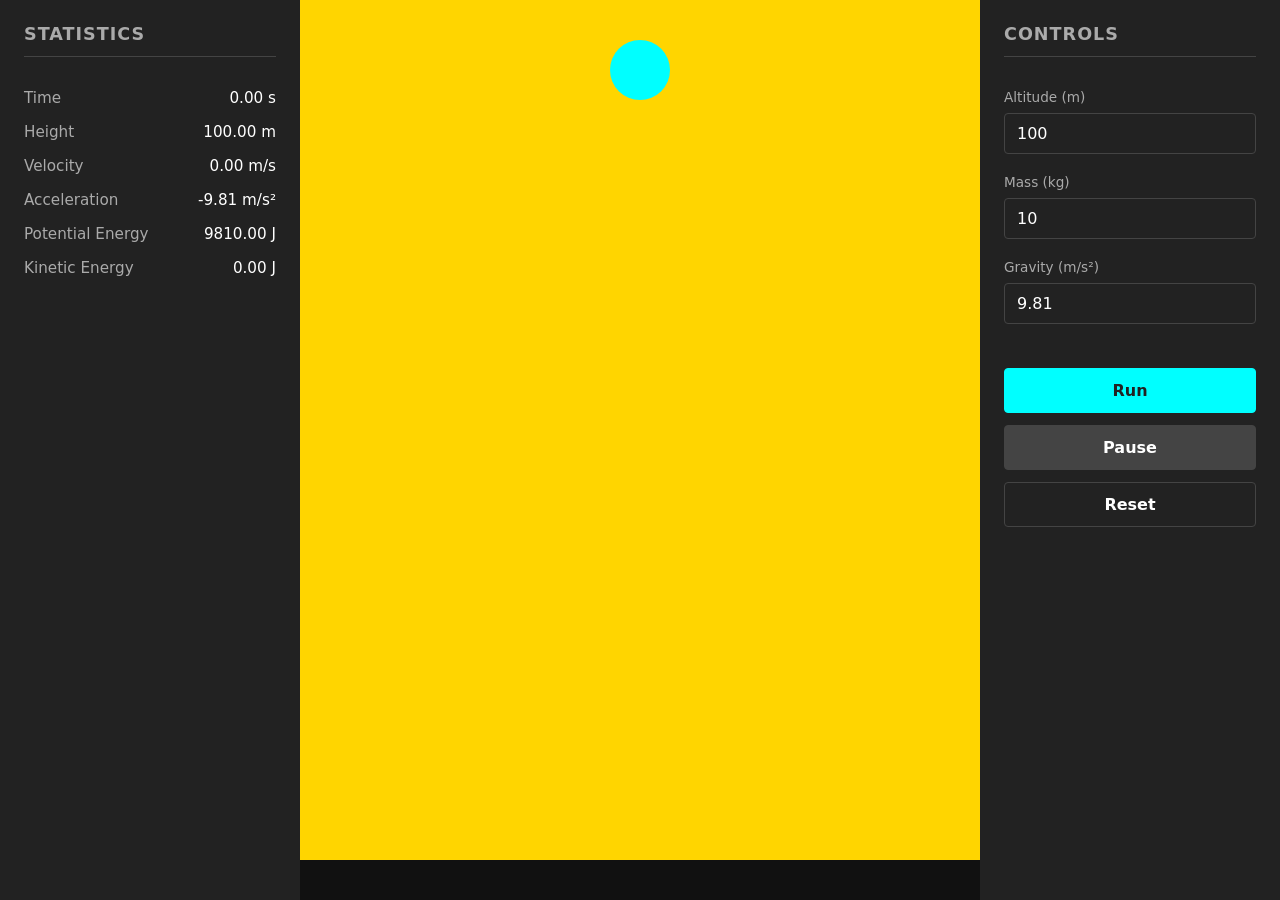
==== gravsim.html @ 02a3806e "Made the basic framework for the gravity simulator" ====
<!-- gravsim.html -->
<!DOCTYPE html>
<html lang="en">
<head>
    <meta charset="UTF-8">
    <meta name="viewport" content="width=device-width, initial-scale=1.0">
    <title>HexaSimulators – Gravitation</title>
    <link rel="stylesheet" href="gravsim.css">
</head>
<body>
    <div class="app-container">
        <aside class="sidebar left-sidebar">
            <h2>Statistics</h2>
            <div class="stat-group">
                <span class="stat-label">Time</span>
                <span class="stat-value" id="stat-time">0.00 s</span>
            </div>
            <div class="stat-group">
                <span class="stat-label">Height</span>
                <span class="stat-value" id="stat-height">0.00 m</span>
            </div>
            <div class="stat-group">
                <span class="stat-label">Velocity</span>
                <span class="stat-value" id="stat-velocity">0.00 m/s</span>
            </div>
            <div class="stat-group">
                <span class="stat-label">Acceleration</span>
                <span class="stat-value" id="stat-acceleration">0.00 m/s²</span>
            </div>
            <div class="stat-group">
                <span class="stat-label">Potential Energy</span>
                <span class="stat-value" id="stat-pe">0.00 J</span>
            </div>
            <div class="stat-group">
                <span class="stat-label">Kinetic Energy</span>
                <span class="stat-value" id="stat-ke">0.00 J</span>
            </div>
        </aside>

        <main class="sim-container">
            <div class="canvas-area">
                <div id="sim-object" class="sim-object"></div>
                <div class="ground-plane"></div>
            </div>
        </main>

        <aside class="sidebar right-sidebar">
            <h2>Controls</h2>
            <div class="input-group">
                <label for="input-altitude">Altitude (m)</label>
                <input type="number" id="input-altitude" value="100" step="1">
            </div>
            <div class="input-group">
                <label for="input-mass">Mass (kg)</label>
                <input type="number" id="input-mass" value="10" step="0.1">
            </div>
            <div class="input-group">
                <label for="input-gravity">Gravity (m/s²)</label>
                <input type="number" id="input-gravity" value="9.81" step="0.01">
            </div>
            <div class="button-group">
                <button id="btn-run" class="btn primary">Run</button>
                <button id="btn-pause" class="btn secondary">Pause</button>
                <button id="btn-reset" class="btn outline">Reset</button>
            </div>
        </aside>
    </div>
    <script src="gravsim.js"></script>
</body>
</html>
---- gravsim.css ----
/* gravsim.css */
:root {
    --color-bg-sidebar: #222222;
    --color-bg-canvas: #FFD500;
    --color-ground: #111111;
    --color-object: #00FFFF;
    --color-text-main: #FFFFFF;
    --color-text-muted: #AAAAAA;
    --color-border: #444444;
    --color-accent: #00FFFF;
    --font-family: system-ui, -apple-system, BlinkMacSystemFont, "Segoe UI", Roboto, sans-serif;
}

* {
    box-sizing: border-box;
    margin: 0;
    padding: 0;
}

body, html {
    width: 100%;
    height: 100%;
    font-family: var(--font-family);
    background-color: var(--color-bg-canvas);
    color: var(--color-text-main);
    overflow: hidden;
}

.app-container {
    display: flex;
    width: 100vw;
    height: 100vh;
}

.sidebar {
    width: 300px;
    background-color: var(--color-bg-sidebar);
    display: flex;
    flex-direction: column;
    padding: 24px;
    z-index: 10;
}

h2 {
    font-size: 1.1rem;
    font-weight: 600;
    text-transform: uppercase;
    letter-spacing: 1px;
    color: var(--color-text-muted);
    margin-bottom: 32px;
    border-bottom: 1px solid var(--color-border);
    padding-bottom: 12px;
}

.stat-group {
    display: flex;
    justify-content: space-between;
    align-items: center;
    margin-bottom: 16px;
    font-size: 0.95rem;
}

.stat-label {
    color: var(--color-text-muted);
}

.stat-value {
    font-weight: 500;
    font-variant-numeric: tabular-nums;
}

.sim-container {
    flex-grow: 1;
    position: relative;
    display: flex;
    flex-direction: column;
}

.canvas-area {
    position: absolute;
    top: 0;
    left: 0;
    width: 100%;
    height: 100%;
}

.ground-plane {
    position: absolute;
    bottom: 0;
    left: 0;
    width: 100%;
    height: 40px;
    background-color: var(--color-ground);
}

.sim-object {
    position: absolute;
    bottom: 200px;
    left: 50%;
    transform: translateX(-50%);
    width: 60px;
    height: 60px;
    background-color: var(--color-object);
    border-radius: 50%;
}

.input-group {
    display: flex;
    flex-direction: column;
    margin-bottom: 20px;
}

.input-group label {
    font-size: 0.85rem;
    color: var(--color-text-muted);
    margin-bottom: 8px;
}

.input-group input {
    background-color: transparent;
    border: 1px solid var(--color-border);
    border-radius: 4px;
    color: var(--color-text-main);
    padding: 10px 12px;
    font-size: 1rem;
    font-family: var(--font-family);
    transition: border-color 0.2s;
}

.input-group input:focus {
    outline: none;
    border-color: var(--color-accent);
}

.button-group {
    display: flex;
    flex-direction: column;
    gap: 12px;
    margin-top: 24px;
}

.btn {
    padding: 12px;
    border-radius: 4px;
    font-size: 1rem;
    font-weight: 600;
    cursor: pointer;
    text-align: center;
    transition: background-color 0.2s, color 0.2s, border-color 0.2s;
    font-family: var(--font-family);
}

.btn.primary {
    background-color: var(--color-accent);
    color: var(--color-bg-sidebar);
    border: 1px solid var(--color-accent);
}

.btn.primary:hover {
    background-color: #33FFFF;
    border-color: #33FFFF;
}

.btn.secondary {
    background-color: #444444;
    color: var(--color-text-main);
    border: 1px solid #444444;
}

.btn.secondary:hover {
    background-color: #555555;
    border-color: #555555;
}

.btn.outline {
    background-color: transparent;
    color: var(--color-text-main);
    border: 1px solid var(--color-border);
}

.btn.outline:hover {
    border-color: var(--color-text-muted);
    background-color: rgba(255, 255, 255, 0.05);
}
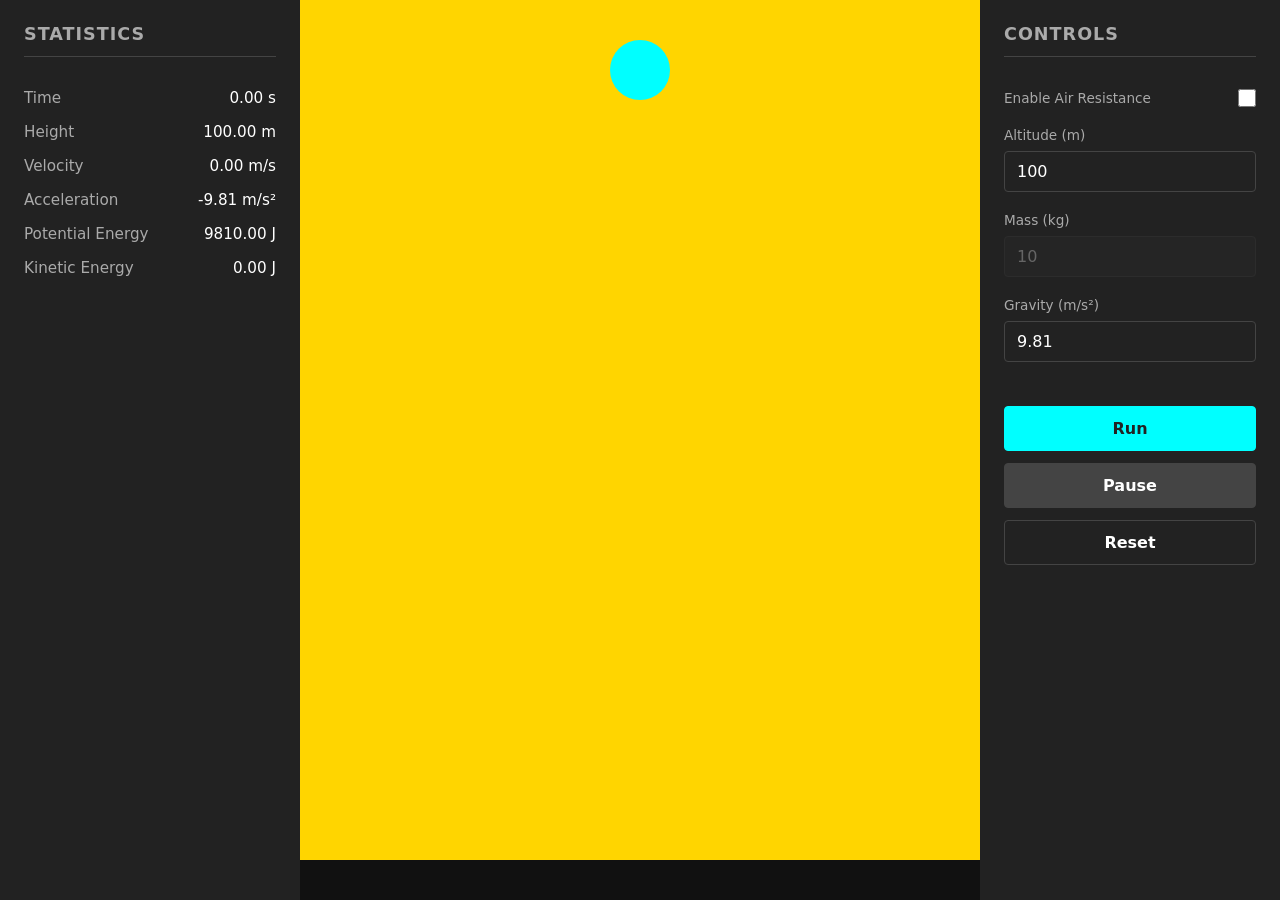
==== commit 92d1c726: "Added AirResistance" ====
--- a/gravsim.html
+++ b/gravsim.html
@@ -46,13 +46,17 @@
 
         <aside class="sidebar right-sidebar">
             <h2>Controls</h2>
+            <div class="input-group checkbox-group">
+                <label for="input-drag">Enable Air Resistance</label>
+                <input type="checkbox" id="input-drag">
+            </div>
             <div class="input-group">
                 <label for="input-altitude">Altitude (m)</label>
                 <input type="number" id="input-altitude" value="100" step="1">
             </div>
             <div class="input-group">
                 <label for="input-mass">Mass (kg)</label>
-                <input type="number" id="input-mass" value="10" step="0.1">
+                <input type="number" id="input-mass" value="10" step="0.1" disabled>
             </div>
             <div class="input-group">
                 <label for="input-gravity">Gravity (m/s²)</label>
--- a/gravsim.css
+++ b/gravsim.css
@@ -116,7 +116,7 @@
     margin-bottom: 8px;
 }
 
-.input-group input {
+.input-group input[type="number"] {
     background-color: transparent;
     border: 1px solid var(--color-border);
     border-radius: 4px;
@@ -124,12 +124,35 @@
     padding: 10px 12px;
     font-size: 1rem;
     font-family: var(--font-family);
-    transition: border-color 0.2s;
-}
-
-.input-group input:focus {
+    transition: border-color 0.2s, opacity 0.2s;
+}
+
+.input-group input[type="number"]:focus {
     outline: none;
     border-color: var(--color-accent);
+}
+
+.input-group input[type="number"]:disabled {
+    opacity: 0.3;
+    cursor: not-allowed;
+    background-color: rgba(255, 255, 255, 0.05);
+}
+
+.checkbox-group {
+    flex-direction: row;
+    align-items: center;
+    justify-content: space-between;
+}
+
+.checkbox-group label {
+    margin-bottom: 0;
+}
+
+.checkbox-group input[type="checkbox"] {
+    width: 18px;
+    height: 18px;
+    cursor: pointer;
+    accent-color: var(--color-accent);
 }
 
 .button-group {
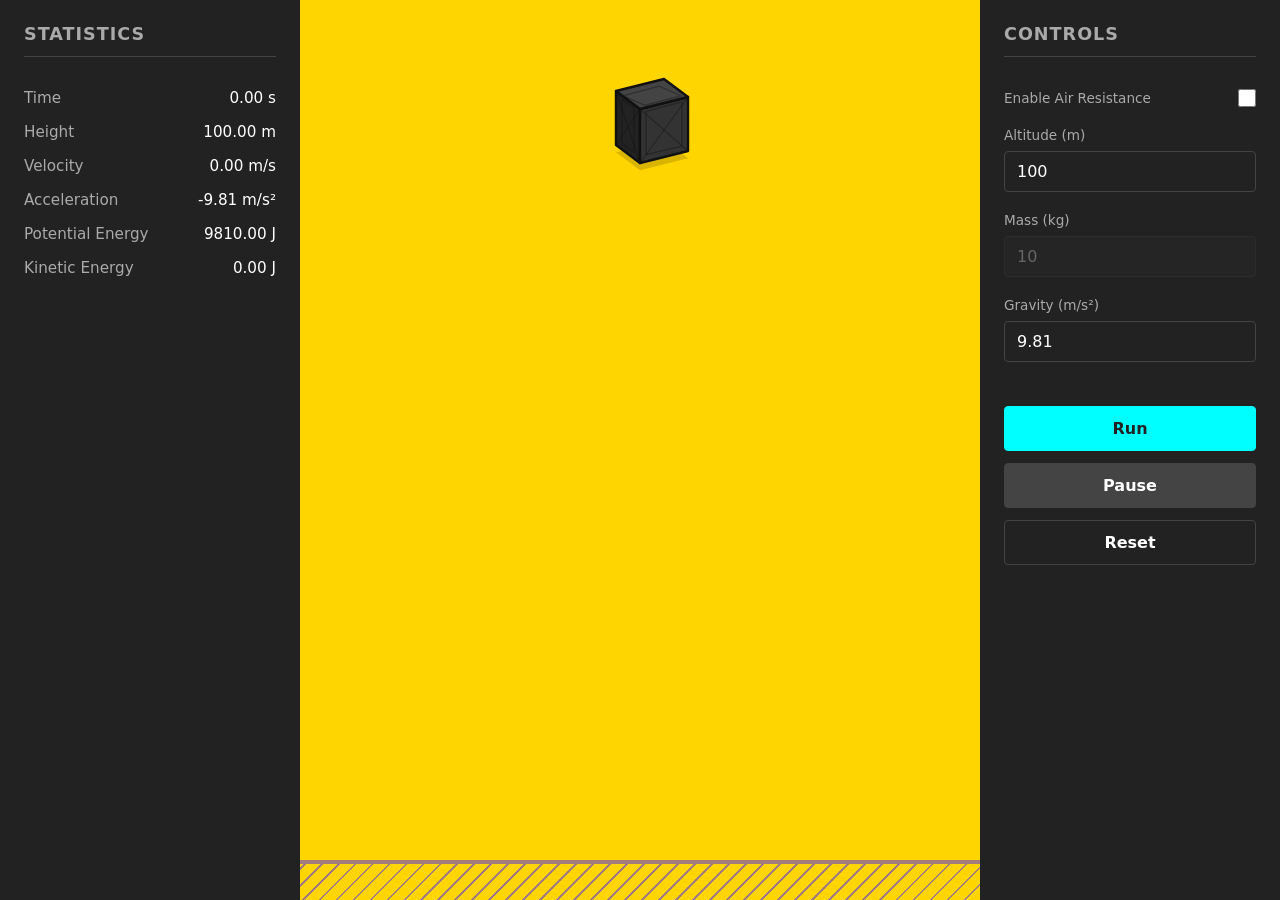
==== commit 16f4ae00: "Improved ui and added vector art" ====
--- a/gravsim.html
+++ b/gravsim.html
@@ -39,7 +39,27 @@
 
         <main class="sim-container">
             <div class="canvas-area">
-                <div id="sim-object" class="sim-object"></div>
+                <div id="sim-object" class="sim-object">
+                    <svg viewBox="0 0 100 100" width="100%" height="100%">
+                        <polygon points="70,65 90,80 50,90 30,75" transform="translate(0, 6)" fill="rgba(0,0,0,0.15)" stroke="none" />
+                        
+                        <g stroke="#111111" stroke-linejoin="round">
+                            <polygon points="30,30 50,45 50,90 30,75" fill="#222222" stroke-width="2" />
+                            <polygon points="50,45 90,35 90,80 50,90" fill="#333333" stroke-width="2" />
+                            <polygon points="70,20 90,35 50,45 30,30" fill="#444444" stroke-width="2" />
+
+                            <line x1="30" y1="30" x2="50" y2="90" stroke-width="1" opacity="0.4" />
+                            <line x1="50" y1="45" x2="30" y2="75" stroke-width="1" opacity="0.4" />
+                            <polygon points="35,37 45,44 45,81 35,74" fill="none" stroke-width="1" opacity="0.4" />
+
+                            <line x1="50" y1="45" x2="90" y2="80" stroke-width="1" opacity="0.4" />
+                            <line x1="90" y1="35" x2="50" y2="90" stroke-width="1" opacity="0.4" />
+                            <polygon points="55,47 85,39 85,76 55,83" fill="none" stroke-width="1" opacity="0.4" />
+                            
+                            <polygon points="66,26 84,34 54,42 36,34" fill="none" stroke-width="1" opacity="0.4" />
+                        </g>
+                    </svg>
+                </div>
                 <div class="ground-plane"></div>
             </div>
         </main>
--- a/gravsim.css
+++ b/gravsim.css
@@ -2,13 +2,13 @@
 :root {
     --color-bg-sidebar: #222222;
     --color-bg-canvas: #FFD500;
-    --color-ground: #111111;
-    --color-object: #00FFFF;
+    --color-ground: #a37c7c;
     --color-text-main: #FFFFFF;
     --color-text-muted: #AAAAAA;
     --color-border: #444444;
     --color-accent: #00FFFF;
     --font-family: system-ui, -apple-system, BlinkMacSystemFont, "Segoe UI", Roboto, sans-serif;
+    --scale-factor: 1;
 }
 
 * {
@@ -89,19 +89,28 @@
     bottom: 0;
     left: 0;
     width: 100%;
-    height: 40px;
-    background-color: var(--color-ground);
+    background-color: transparent;
+    border-top: calc(4px * var(--scale-factor)) solid var(--color-ground);
+    background-image: repeating-linear-gradient(
+        -45deg,
+        transparent,
+        transparent calc(10px * var(--scale-factor)),
+        var(--color-ground) calc(10px * var(--scale-factor)),
+        var(--color-ground) calc(12px * var(--scale-factor))
+    );
 }
 
 .sim-object {
     position: absolute;
-    bottom: 200px;
     left: 50%;
-    transform: translateX(-50%);
-    width: 60px;
-    height: 60px;
-    background-color: var(--color-object);
-    border-radius: 50%;
+    width: 120px;
+    height: 120px;
+    display: flex;
+    align-items: center;
+    justify-content: center;
+    transform: translateX(-50%) scale(var(--scale-factor));
+    transform-origin: bottom center;
+    margin-bottom: calc(-15px * var(--scale-factor)); 
 }
 
 .input-group {
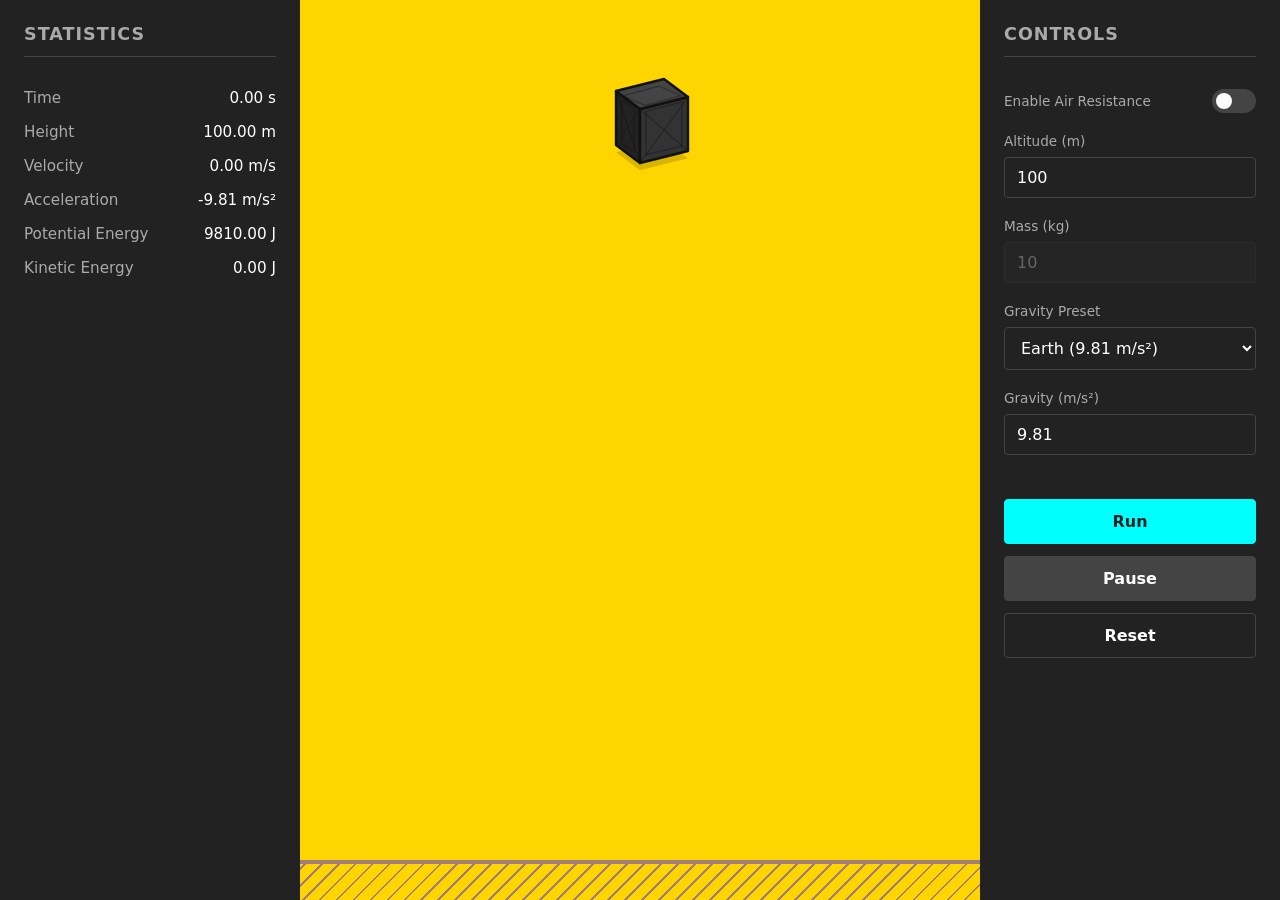
==== commit 68cf30b2: "Added Design Responsiveness and Gravity Presets" ====
--- a/gravsim.html
+++ b/gravsim.html
@@ -66,9 +66,12 @@
 
         <aside class="sidebar right-sidebar">
             <h2>Controls</h2>
-            <div class="input-group checkbox-group">
-                <label for="input-drag">Enable Air Resistance</label>
-                <input type="checkbox" id="input-drag">
+            <div class="input-group toggle-group">
+                <span class="toggle-label">Enable Air Resistance</span>
+                <label class="toggle-switch" for="input-drag">
+                    <input type="checkbox" id="input-drag">
+                    <span class="slider"></span>
+                </label>
             </div>
             <div class="input-group">
                 <label for="input-altitude">Altitude (m)</label>
@@ -77,6 +80,22 @@
             <div class="input-group">
                 <label for="input-mass">Mass (kg)</label>
                 <input type="number" id="input-mass" value="10" step="0.1" disabled>
+            </div>
+            <div class="input-group">
+                <label for="input-preset">Gravity Preset</label>
+                <select id="input-preset">
+                    <option value="274">Sun (274.00 m/s²)</option>
+                    <option value="3.7">Mercury (3.70 m/s²)</option>
+                    <option value="8.87">Venus (8.87 m/s²)</option>
+                    <option value="9.81" selected>Earth (9.81 m/s²)</option>
+                    <option value="1.62">Moon (1.62 m/s²)</option>
+                    <option value="3.71">Mars (3.71 m/s²)</option>
+                    <option value="24.79">Jupiter (24.79 m/s²)</option>
+                    <option value="10.44">Saturn (10.44 m/s²)</option>
+                    <option value="8.69">Uranus (8.69 m/s²)</option>
+                    <option value="11.15">Neptune (11.15 m/s²)</option>
+                    <option value="custom">Custom</option>
+                </select>
             </div>
             <div class="input-group">
                 <label for="input-gravity">Gravity (m/s²)</label>
@@ -91,4 +110,4 @@
     </div>
     <script src="gravsim.js"></script>
 </body>
-</html>+</html>
--- a/gravsim.css
+++ b/gravsim.css
@@ -23,7 +23,7 @@
     font-family: var(--font-family);
     background-color: var(--color-bg-canvas);
     color: var(--color-text-main);
-    overflow: hidden;
+    overflow: hidden; /* Changed for mobile below */
 }
 
 .app-container {
@@ -39,6 +39,7 @@
     flex-direction: column;
     padding: 24px;
     z-index: 10;
+    flex-shrink: 0;
 }
 
 h2 {
@@ -119,13 +120,15 @@
     margin-bottom: 20px;
 }
 
-.input-group label {
+.input-group label,
+.input-group .toggle-label {
     font-size: 0.85rem;
     color: var(--color-text-muted);
     margin-bottom: 8px;
 }
 
-.input-group input[type="number"] {
+.input-group input[type="number"],
+.input-group select {
     background-color: transparent;
     border: 1px solid var(--color-border);
     border-radius: 4px;
@@ -136,7 +139,8 @@
     transition: border-color 0.2s, opacity 0.2s;
 }
 
-.input-group input[type="number"]:focus {
+.input-group input[type="number"]:focus,
+.input-group select:focus {
     outline: none;
     border-color: var(--color-accent);
 }
@@ -147,21 +151,67 @@
     background-color: rgba(255, 255, 255, 0.05);
 }
 
-.checkbox-group {
+.input-group select option {
+    background-color: var(--color-bg-sidebar);
+    color: var(--color-text-main);
+}
+
+/* Toggle Switch Styles */
+.toggle-group {
     flex-direction: row;
     align-items: center;
     justify-content: space-between;
 }
 
-.checkbox-group label {
+.toggle-group .toggle-label {
     margin-bottom: 0;
 }
 
-.checkbox-group input[type="checkbox"] {
-    width: 18px;
-    height: 18px;
+.toggle-switch {
+    position: relative;
+    display: inline-block;
+    width: 44px;
+    height: 24px;
+    margin-bottom: 0 !important;
+}
+
+.toggle-switch input {
+    opacity: 0;
+    width: 0;
+    height: 0;
+}
+
+.toggle-switch .slider {
+    position: absolute;
     cursor: pointer;
-    accent-color: var(--color-accent);
+    top: 0;
+    left: 0;
+    right: 0;
+    bottom: 0;
+    background-color: var(--color-border);
+    transition: .3s;
+    border-radius: 24px;
+}
+
+.toggle-switch .slider:before {
+    position: absolute;
+    content: "";
+    height: 16px;
+    width: 16px;
+    left: 4px;
+    bottom: 4px;
+    background-color: var(--color-text-main);
+    transition: .3s;
+    border-radius: 50%;
+}
+
+.toggle-switch input:checked + .slider {
+    background-color: var(--color-accent);
+}
+
+.toggle-switch input:checked + .slider:before {
+    transform: translateX(20px);
+    background-color: var(--color-bg-sidebar);
 }
 
 .button-group {
@@ -213,4 +263,37 @@
 .btn.outline:hover {
     border-color: var(--color-text-muted);
     background-color: rgba(255, 255, 255, 0.05);
-}+}
+
+/* Mobile Responsiveness */
+@media (max-width: 850px) {
+    body, html {
+        overflow-y: auto;
+        overflow-x: hidden;
+    }
+
+    .app-container {
+        flex-direction: column;
+        height: auto;
+        min-height: 100vh;
+    }
+
+    .sim-container {
+        order: 1;
+        height: 50vh;
+        min-height: 350px;
+        flex-grow: 0;
+    }
+
+    .right-sidebar {
+        order: 2;
+        width: 100%;
+        border-top: 2px solid var(--color-border);
+    }
+
+    .left-sidebar {
+        order: 3;
+        width: 100%;
+        border-top: 2px solid var(--color-border);
+    }
+}
